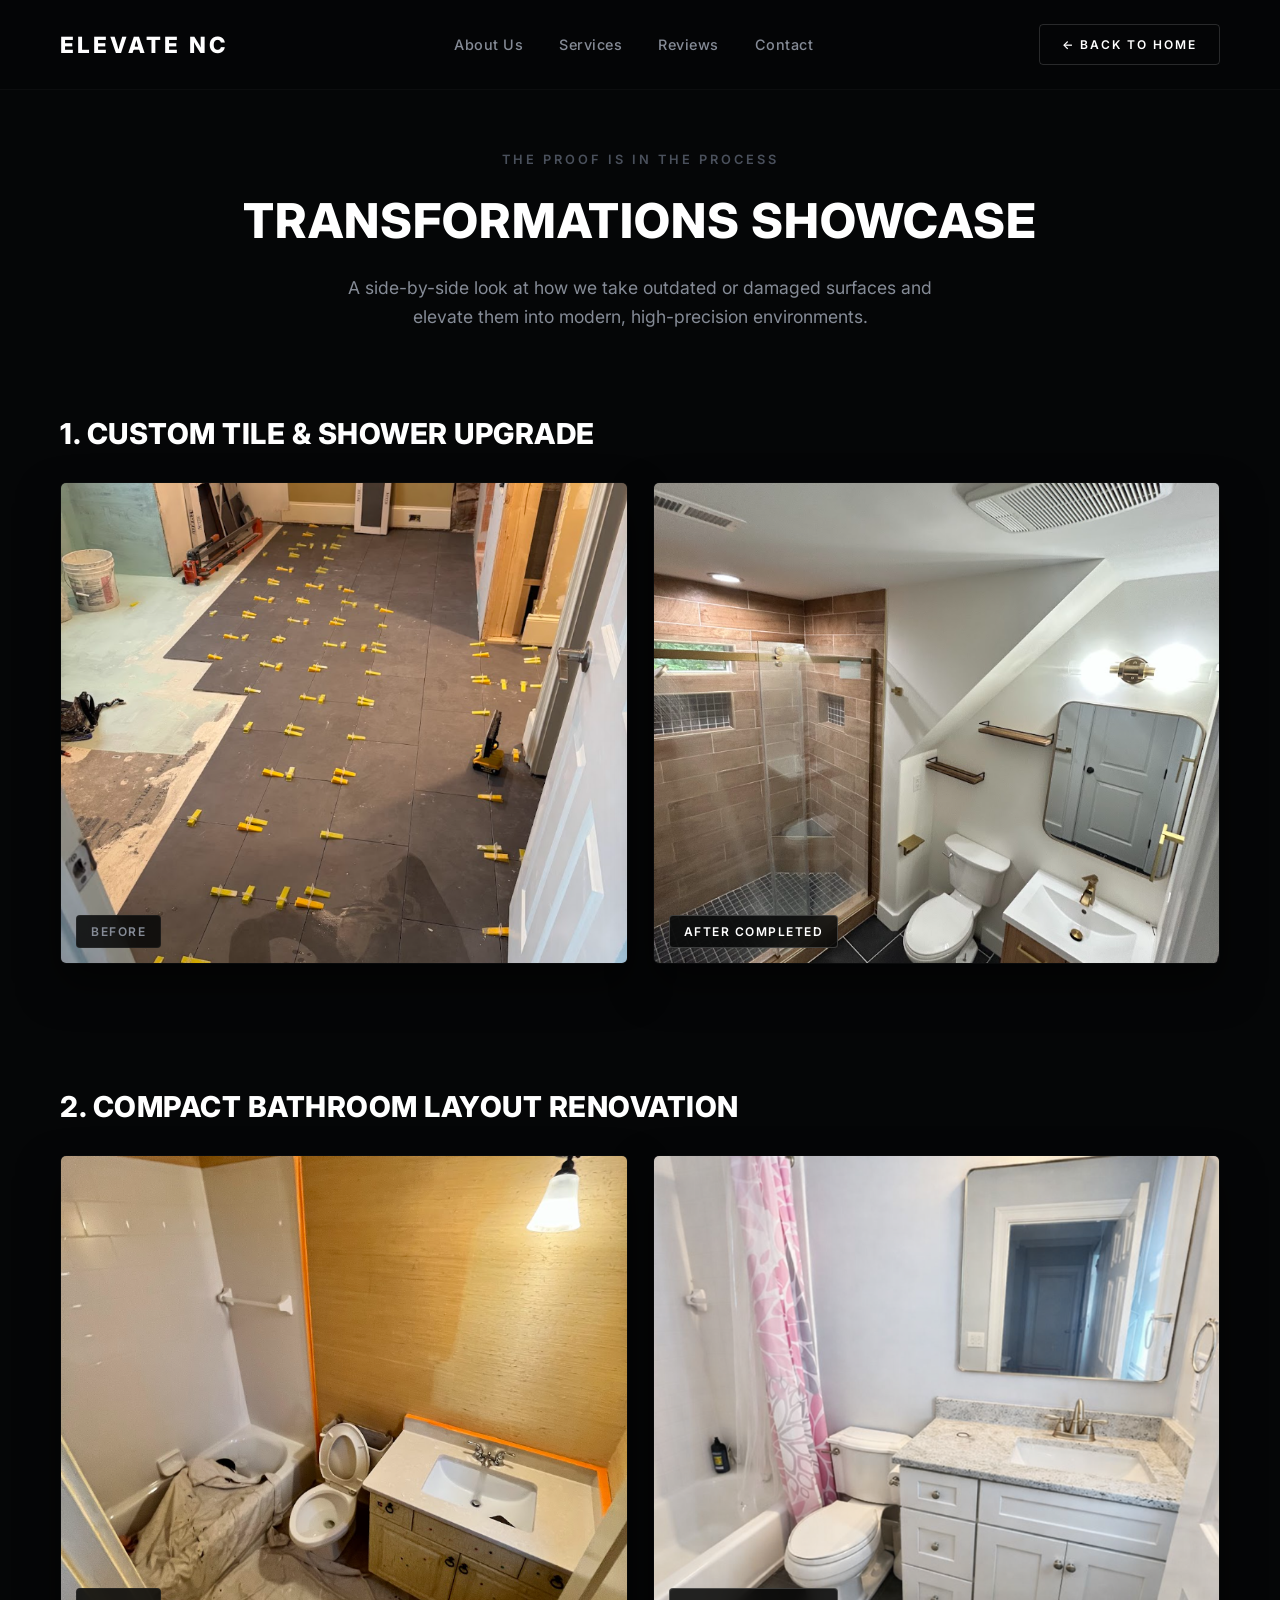
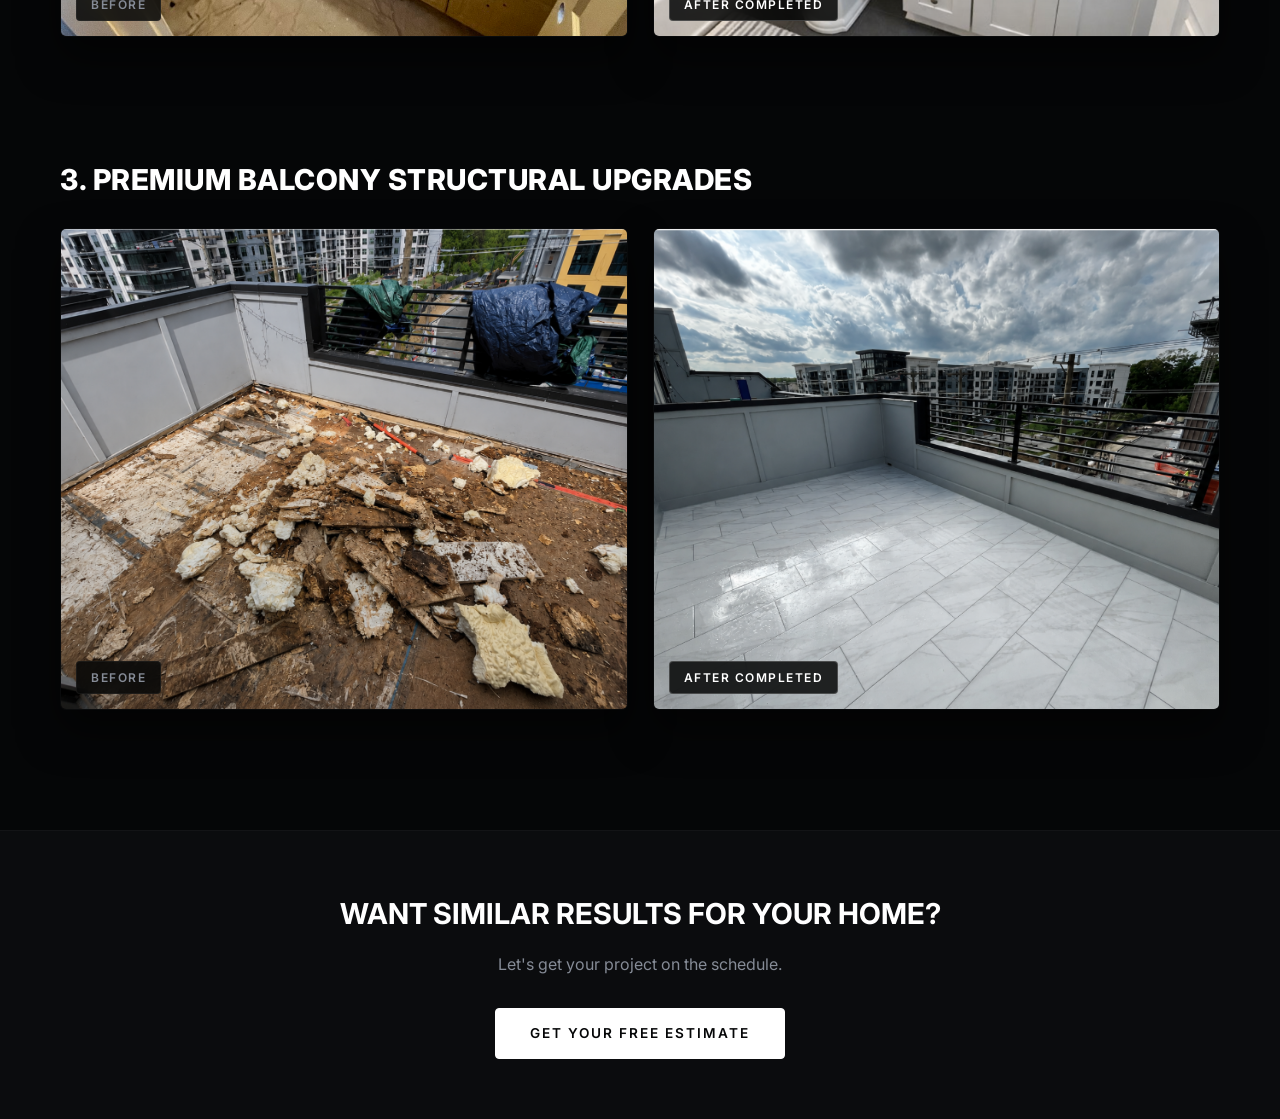
==== gallery.html @ b2f33786 "feat: add lookbook theme, update project images, and build before-after gallery" ====
<!DOCTYPE html>
<html lang="en">
<head>
    <meta charset="UTF-8">
    <meta name="viewport" content="width=device-width, initial-scale=1.0">
    <title>Before & After Showcase | Elevate NC Construction</title>
    <link rel="preconnect" href="https://fonts.googleapis.com">
    <link rel="preconnect" href="https://fonts.gstatic.com" crossorigin>
    <link href="https://fonts.googleapis.com/css2?family=Inter:wght=300;400;600;800&display=swap" rel="stylesheet">
    <link rel="stylesheet" href="style.css">
</head>
<body>

    <!-- SUB-PAGE HEADER Navigation -->
    <header class="main-header">
        <div class="header-container">
            <div class="logo">
                <a href="index.html" class="logo-placeholder">ELEVATE NC</a>
            </div>
            <nav class="nav-links">
                <a href="index.html#about">About Us</a>
                <a href="index.html#services">Services</a>
                <a href="index.html#testimonials">Reviews</a>
                <a href="index.html#contact">Contact</a>
            </nav>
            <div class="header-actions">
                <a href="index.html" class="btn btn-secondary btn-header">← Back To Home</a>
            </div>
        </div>
    </header>

    <main style="padding: 60px 20px; max-width: 1200px; margin: 0 auto;">
        
        <div style="text-align: center; margin-bottom: 80px;">
            <span class="section-subtitle">The Proof is in the Process</span>
            <h1 style="font-size: 3rem; font-weight: 800; text-transform: uppercase; letter-spacing: 1px; margin-bottom: 15px;">Transformations Showcase</h1>
            <p style="color: #858b96; font-size: 1.1rem; max-width: 600px; margin: 0 auto;">A side-by-side look at how we take outdated or damaged surfaces and elevate them into modern, high-precision environments.</p>
        </div>

        <!-- PROJECT 1: SHOWER TILING -->
        <section id="tile" class="split-showcase-block" style="margin-bottom: 120px;">
            <h2 style="font-size: 1.8rem; font-weight: 800; text-transform: uppercase; margin-bottom: 25px; letter-spacing: 0.5px;">1. Custom Tile & Shower Upgrade</h2>
            <div class="split-grid-wrapper">
                <div class="split-pane">
                    <img src="pictures/bathroomtilingbefore.png" alt="Shower tile before renovation">
                    <div class="pane-label">Before</div>
                </div>
                <div class="split-pane">
                    <img src="pictures/bathroomtileafter.png" alt="Shower tile after premium remodel">
                    <div class="pane-label label-after">After Completed</div>
                </div>
            </div>
        </section>

        <!-- PROJECT 2: COMPACT BATHROOM -->
        <section id="small-bath" class="split-showcase-block" style="margin-bottom: 120px;">
            <h2 style="font-size: 1.8rem; font-weight: 800; text-transform: uppercase; margin-bottom: 25px; letter-spacing: 0.5px;">2. Compact Bathroom Layout Renovation</h2>
            <div class="split-grid-wrapper">
                <div class="split-pane">
                    <img src="pictures/smallbathroombefore.png" alt="Small bathroom before renovation">
                    <div class="pane-label">Before</div>
                </div>
                <div class="split-pane">
                    <img src="pictures/smallbathroomafter.png" alt="Small bathroom after completed remodel">
                    <div class="pane-label label-after">After Completed</div>
                </div>
            </div>
        </section>

        <!-- PROJECT 3: LUXURY BALCONY -->
        <section id="balcony" class="split-showcase-block" style="margin-bottom: 60px;">
            <h2 style="font-size: 1.8rem; font-weight: 800; text-transform: uppercase; margin-bottom: 25px; letter-spacing: 0.5px;">3. Premium Balcony Structural Upgrades</h2>
            <div class="split-grid-wrapper">
                <div class="split-pane">
                    <img src="pictures/balconybefore.png" alt="Balcony deck before remodeling">
                    <div class="pane-label">Before</div>
                </div>
                <div class="split-pane">
                    <img src="pictures/balconyafter1.png" alt="Balcony deck after luxury floor tiling">
                    <div class="pane-label label-after">After Completed</div>
                </div>
            </div>
        </section>

    </main>

    <!-- SIMPLE FLOATING FOOTER CALL TO ACTION -->
    <section style="background-color: #0b0c0e; border-top: 1px solid rgba(255, 255, 255, 0.03); padding: 60px 20px; text-align: center;">
        <h2 style="font-size: 1.8rem; text-transform: uppercase; margin-bottom: 15px;">Want Similar Results For Your Home?</h2>
        <p style="color: #858b96; margin-bottom: 30px;">Let's get your project on the schedule.</p>
        <a href="index.html#contact" class="btn btn-primary">Get Your Free Estimate</a>
    </section>

</body>
</html>
---- style.css ----
/* --- GLOBAL STYLES & MATTE OBSIDIAN CANVAS --- */
* {
    margin: 0;
    padding: 0;
    box-sizing: border-box;
}

body {
    font-family: 'Inter', sans-serif;
    /* Pure premium dark canvas—completely static, no animations, no lines */
    background-color: #050607; 
    color: #ffffff;
    line-height: 1.6;
    overflow-x: hidden;
}

a {
    text-transform: none;
    text-decoration: none;
    color: inherit;
}

/* --- LOGO REVEAL (Clean Vertical Fade Only) --- */
.logo-placeholder {
    font-weight: 800;
    font-size: 1.4rem;
    letter-spacing: 3px;
    color: #ffffff;
    opacity: 0;
    transform: translateY(-4px);
    animation: logoReveal 1s cubic-bezier(0.16, 1, 0.3, 1) forwards;
}

@keyframes logoReveal {
    to {
        opacity: 1;
        transform: translateY(0);
    }
}

/* --- CLEAN SCROLL REVEAL ENGINE --- */
.scroll-reveal {
    opacity: 0;
    transform: translateY(30px);
    transition: opacity 1.2s cubic-bezier(0.16, 1, 0.3, 1), 
                transform 1.2s cubic-bezier(0.16, 1, 0.3, 1);
    will-change: opacity, transform;
}

.scroll-reveal.active {
    opacity: 1;
    transform: translateY(0);
}

.delay-1 { transition-delay: 0.1s; }
.delay-2 { transition-delay: 0.2s; }
.delay-3 { transition-delay: 0.3s; }

/* --- LUXURY MINIMALIST BUTTONS --- */
.btn {
    display: inline-block;
    padding: 14px 34px;
    font-weight: 600;
    border-radius: 4px; 
    transition: all 0.3s cubic-bezier(0.16, 1, 0.3, 1);
    cursor: pointer;
    font-size: 0.85rem;
    text-transform: uppercase;
    letter-spacing: 2px;
}

.btn-primary {
    background-color: #ffffff;
    color: #050607;
    border: 1px solid #ffffff;
}

.btn-primary:hover {
    background-color: transparent;
    color: #ffffff;
    transform: translateY(-2px);
    box-shadow: 0 10px 25px rgba(255, 255, 255, 0.08);
}

.btn-secondary {
    background-color: transparent;
    color: #ffffff;
    border: 1px solid rgba(255, 255, 255, 0.15);
}

.btn-secondary:hover {
    border-color: #ffffff;
    background-color: rgba(255, 255, 255, 0.02);
    transform: translateY(-2px);
}

/* --- STICKY HEADER --- */
.main-header {
    position: sticky;
    top: 0;
    background-color: rgba(5, 6, 7, 0.9);
    backdrop-filter: blur(16px);
    border-bottom: 1px solid rgba(255, 255, 255, 0.03);
    z-index: 1000;
}

.header-container {
    max-width: 1200px;
    margin: 0 auto;
    display: flex;
    justify-content: space-between;
    align-items: center;
    padding: 24px 20px;
}

.nav-links a {
    margin: 0 16px;
    font-weight: 500;
    color: #858b96;
    font-size: 0.9rem;
    letter-spacing: 0.5px;
    transition: color 0.2s ease;
}

.nav-links a:hover {
    color: #ffffff;
}

.header-actions {
    display: flex;
    align-items: center;
    gap: 24px;
}

.phone-link {
    font-weight: 600;
    color: #ffffff;
    font-size: 0.95rem;
}

.btn-header {
    padding: 10px 22px;
    font-size: 0.75rem;
}

/* --- HERO SECTION --- */
.hero-section {
    position: relative;
    height: 75vh;
    display: flex;
    align-items: center;
    justify-content: center;
    text-align: center;
    padding: 20px;
}

.hero-content {
    max-width: 800px;
}

.hero-content h1 {
    font-size: 3.6rem;
    font-weight: 800;
    color: #ffffff;
    line-height: 1.15;
    margin-bottom: 24px;
    text-transform: uppercase;
    letter-spacing: 1px;
}

.hero-content p {
    font-size: 1.3rem;
    color: #8e95a1;
    margin-bottom: 40px;
    font-weight: 300;
}

.hero-cta {
    display: flex;
    justify-content: center;
    gap: 15px;
}

/* --- ABOUT US SECTION --- */
.about-section {
    padding: 120px 20px;
}

.about-container {
    max-width: 1200px;
    margin: 0 auto;
    display: grid;
    grid-template-columns: 1.4fr 1fr;
    gap: 80px;
    align-items: center;
}

.section-subtitle {
    display: block;
    font-weight: 600;
    text-transform: uppercase;
    font-size: 0.8rem;
    letter-spacing: 3px;
    color: #4a505c;
    margin-bottom: 12px;
}

.about-text h2 {
    font-size: 2.6rem;
    font-weight: 800;
    margin-bottom: 24px;
    color: #ffffff;
    text-transform: uppercase;
}

.about-text p {
    color: #8e95a1;
    margin-bottom: 24px;
    font-size: 1.05rem;
    font-weight: 300;
}

/* Luxury Obsidian Stat Panels */
.stat-card {
    background-color: #0b0c0e;
    border: 1px solid rgba(255, 255, 255, 0.04);
    padding: 40px;
    border-radius: 6px;
    text-align: center;
    box-shadow: 0 15px 35px rgba(0, 0, 0, 0.4);
}

.stat-card h3 {
    font-size: 2.8rem;
    font-weight: 800;
    color: #ffffff;
    margin-bottom: 4px;
}

.stat-card p {
    color: #555c6b;
    text-transform: uppercase;
    font-size: 0.8rem;
    letter-spacing: 2px;
}

/* --- SERVICES SHOWROOM --- */
.services-showroom {
    padding: 20px 0;
}

.showroom-row {
    max-width: 1200px;
    margin: 0 auto;
    padding: 80px 20px;
    display: grid;
    grid-template-columns: 1fr 1fr;
    gap: 80px;
    align-items: center;
}

.row-reverse {
    direction: rtl;
}

.row-reverse .showroom-text {
    direction: ltr;
}

/* Premium frame panels for your images */
.showroom-image img {
    width: 100%;
    height: 460px;
    object-fit: cover;
    border-radius: 6px;
    border: 1px solid rgba(255, 255, 255, 0.02);
    box-shadow: 0 25px 50px rgba(0, 0, 0, 0.5);
    transition: all 0.5s cubic-bezier(0.16, 1, 0.3, 1);
}

.showroom-row:hover .showroom-image img {
    transform: translateY(-4px);
    box-shadow: 0 35px 70px rgba(0, 0, 0, 0.7);
    border-color: rgba(255, 255, 255, 0.08);
}

.showroom-text h2 {
    font-size: 2.2rem;
    font-weight: 800;
    margin-bottom: 24px;
    color: #ffffff;
    text-transform: uppercase;
}

.showroom-text p {
    color: #8e95a1;
    font-size: 1.05rem;
    margin-bottom: 30px;
    font-weight: 300;
}

.btn-link {
    font-weight: 600;
    color: #ffffff;
    border-bottom: 1px solid rgba(255, 255, 255, 0.2);
    padding-bottom: 6px;
    transition: border-color 0.2s ease;
    text-transform: uppercase;
    font-size: 0.85rem;
    letter-spacing: 2px;
}

.btn-link:hover {
    border-bottom-color: #ffffff;
}

/* --- PORTFOLIO & GALLERY GRID --- */
.featured-projects {
    padding: 120px 20px;
}

.section-title {
    text-align: center;
    max-width: 600px;
    margin: 0 auto 60px auto;
}

.section-title h2 {
    font-size: 2.4rem;
    font-weight: 800;
    margin-bottom: 15px;
    text-transform: uppercase;
}

.section-title p {
    color: #555c6b;
    font-size: 1.05rem;
    font-weight: 300;
}

.project-grid {
    max-width: 1200px;
    margin: 0 auto;
    display: grid;
    grid-template-columns: repeat(auto-fit, minmax(340px, 1fr));
    gap: 40px;
}

.project-card {
    display: block;
    text-decoration: none;
    color: inherit;
}

.project-img-wrapper {
    overflow: hidden;
    border-radius: 6px;
    margin-bottom: 20px;
    border: 1px solid rgba(255, 255, 255, 0.02);
    box-shadow: 0 20px 40px rgba(0, 0, 0, 0.5);
    transition: all 0.4s ease;
}

.project-img-wrapper img {
    width: 100%;
    height: 320px;
    object-fit: cover;
    display: block;
    transition: transform 0.6s cubic-bezier(0.16, 1, 0.3, 1);
}

.project-card:hover .project-img-wrapper {
    transform: translateY(-4px);
    box-shadow: 0 30px 60px rgba(0, 0, 0, 0.7);
    border-color: rgba(255, 255, 255, 0.08);
}

.project-card:hover .project-img-wrapper img {
    transform: scale(1.02);
}

.project-card h3 {
    font-size: 1.25rem;
    font-weight: 600;
    color: #ffffff;
    margin-bottom: 6px;
}

.project-card p {
    color: #555c6b;
    font-size: 0.85rem;
    text-transform: uppercase;
    letter-spacing: 1.5px;
}

/* --- SIDE-BY-SIDE BEFORE & AFTER SHOWCASE LOGIC --- */
.split-grid-wrapper {
    display: grid;
    grid-template-columns: 1fr 1fr;
    gap: 25px;
}

.split-pane {
    position: relative;
    border-radius: 6px;
    overflow: hidden;
    border: 1px solid rgba(255, 255, 255, 0.02);
    box-shadow: 0 20px 40px rgba(0, 0, 0, 0.5);
}

.split-pane img {
    width: 100%;
    height: 480px;
    object-fit: cover;
    display: block;
}

.pane-label {
    position: absolute;
    bottom: 15px;
    left: 15px;
    background-color: rgba(5, 6, 7, 0.85);
    backdrop-filter: blur(8px);
    color: #858b96;
    padding: 6px 14px;
    font-size: 0.75rem;
    font-weight: 600;
    text-transform: uppercase;
    letter-spacing: 1.5px;
    border: 1px solid rgba(255, 255, 255, 0.05);
    border-radius: 4px;
}

.pane-label.label-after {
    color: #ffffff;
    border-color: rgba(255, 255, 255, 0.2);
}

/* --- PREMIUM SOLID TESTIMONIAL CARDS --- */
.testimonials-section {
    padding: 120px 20px;
}

.testimonials-container {
    max-width: 1200px;
    margin: 0 auto;
    display: grid;
    grid-template-columns: repeat(auto-fit, minmax(340px, 1fr)); 
    gap: 30px;
}

.testimonial-card {
    background-color: #0b0c0e; /* Deep obsidian solid panel base */
    border: 1px solid rgba(255, 255, 255, 0.04);
    box-shadow: 0 15px 40px rgba(0, 0, 0, 0.4);
    padding: 40px;
    border-radius: 6px;
    display: flex;
    flex-direction: column;
    justify-content: space-between;
    transition: all 0.4s cubic-bezier(0.16, 1, 0.3, 1);
}

.testimonial-card:hover {
    background-color: #111216;
    border-color: rgba(255, 255, 255, 0.1);
    transform: translateY(-4px);
    box-shadow: 0 25px 50px rgba(0, 0, 0, 0.6);
}

.star-rating {
    color: #ffffff;
    margin-bottom: 20px;
    font-size: 1.1rem;
    letter-spacing: 2px;
}

.quote {
    font-size: 1rem;
    font-style: italic;
    color: #c4cbd6;
    margin-bottom: 30px;
    line-height: 1.65;
    font-weight: 300;
}

.client-name {
    font-weight: 600;
    color: #ffffff;
    font-size: 0.95rem;
    display: flex;
    justify-content: space-between;
    align-items: center;
}

.review-date {
    font-weight: 400;
    color: #3b404a;
    font-size: 0.8rem;
}

/* --- FOOTER & FORMS --- */
.main-footer {
    padding: 100px 20px 40px 20px;
    border-top: 1px solid rgba(255, 255, 255, 0.03);
}

.footer-container {
    max-width: 1200px;
    margin: 0 auto;
    display: grid;
    grid-template-columns: 1.2fr 1fr;
    gap: 100px;
    margin-bottom: 80px;
}

.footer-form h3 {
    font-size: 1.8rem;
    font-weight: 800;
    margin-bottom: 12px;
    text-transform: uppercase;
}

.footer-form p {
    color: #555c6b;
    margin-bottom: 30px;
}

.footer-form input, 
.footer-form textarea {
    width: 100%;
    padding: 16px;
    margin-bottom: 18px;
    border: 1px solid rgba(255, 255, 255, 0.04);
    background-color: #0b0c0e;
    color: #ffffff;
    font-family: inherit;
    border-radius: 4px;
    font-size: 0.95rem;
    transition: all 0.3s ease;
}

.footer-form input:focus, 
.footer-form textarea:focus {
    outline: none;
    border-color: rgba(255, 255, 255, 0.15);
    background-color: #111216;
}

.footer-info h3 {
    font-size: 1.5rem;
    font-weight: 700;
    margin-bottom: 24px;
    text-transform: uppercase;
    letter-spacing: 1px;
}

.footer-info address {
    font-style: normal;
    color: #858b96;
    margin-bottom: 40px;
}

.footer-info address p {
    margin-bottom: 10px;
}

.brand-name {
    font-weight: 600;
    color: #ffffff;
    text-transform: uppercase;
}

.hours h4 {
    font-size: 1.05rem;
    font-weight: 600;
    margin-bottom: 14px;
    text-transform: uppercase;
    letter-spacing: 1px;
}

.hours p {
    color: #858b96;
    margin-bottom: 8px;
    font-size: 0.95rem;
}

.footer-bottom {
    max-width: 1200px;
    margin: 0 auto;
    padding-top: 40px;
    border-top: 1px solid rgba(255, 255, 255, 0.03);
    text-align: center;
    color: #2a2d36;
    font-size: 0.85rem;
}

/* --- MOBILE RESPONSIVE ENGINE --- */
@media (max-width: 768px) {
    .header-container { flex-direction: column; gap: 20px; text-align: center; }
    .about-container, .showroom-row, .testimonials-container, .footer-container { grid-template-columns: 1fr; gap: 50px; }
    .split-grid-wrapper { grid-template-columns: 1fr; gap: 15px; }
    .split-pane img { height: 300px; }
    .row-reverse { direction: ltr; }
    .hero-content h1 { font-size: 2.3rem; }
    .showroom-image img { height: 320px; }
}
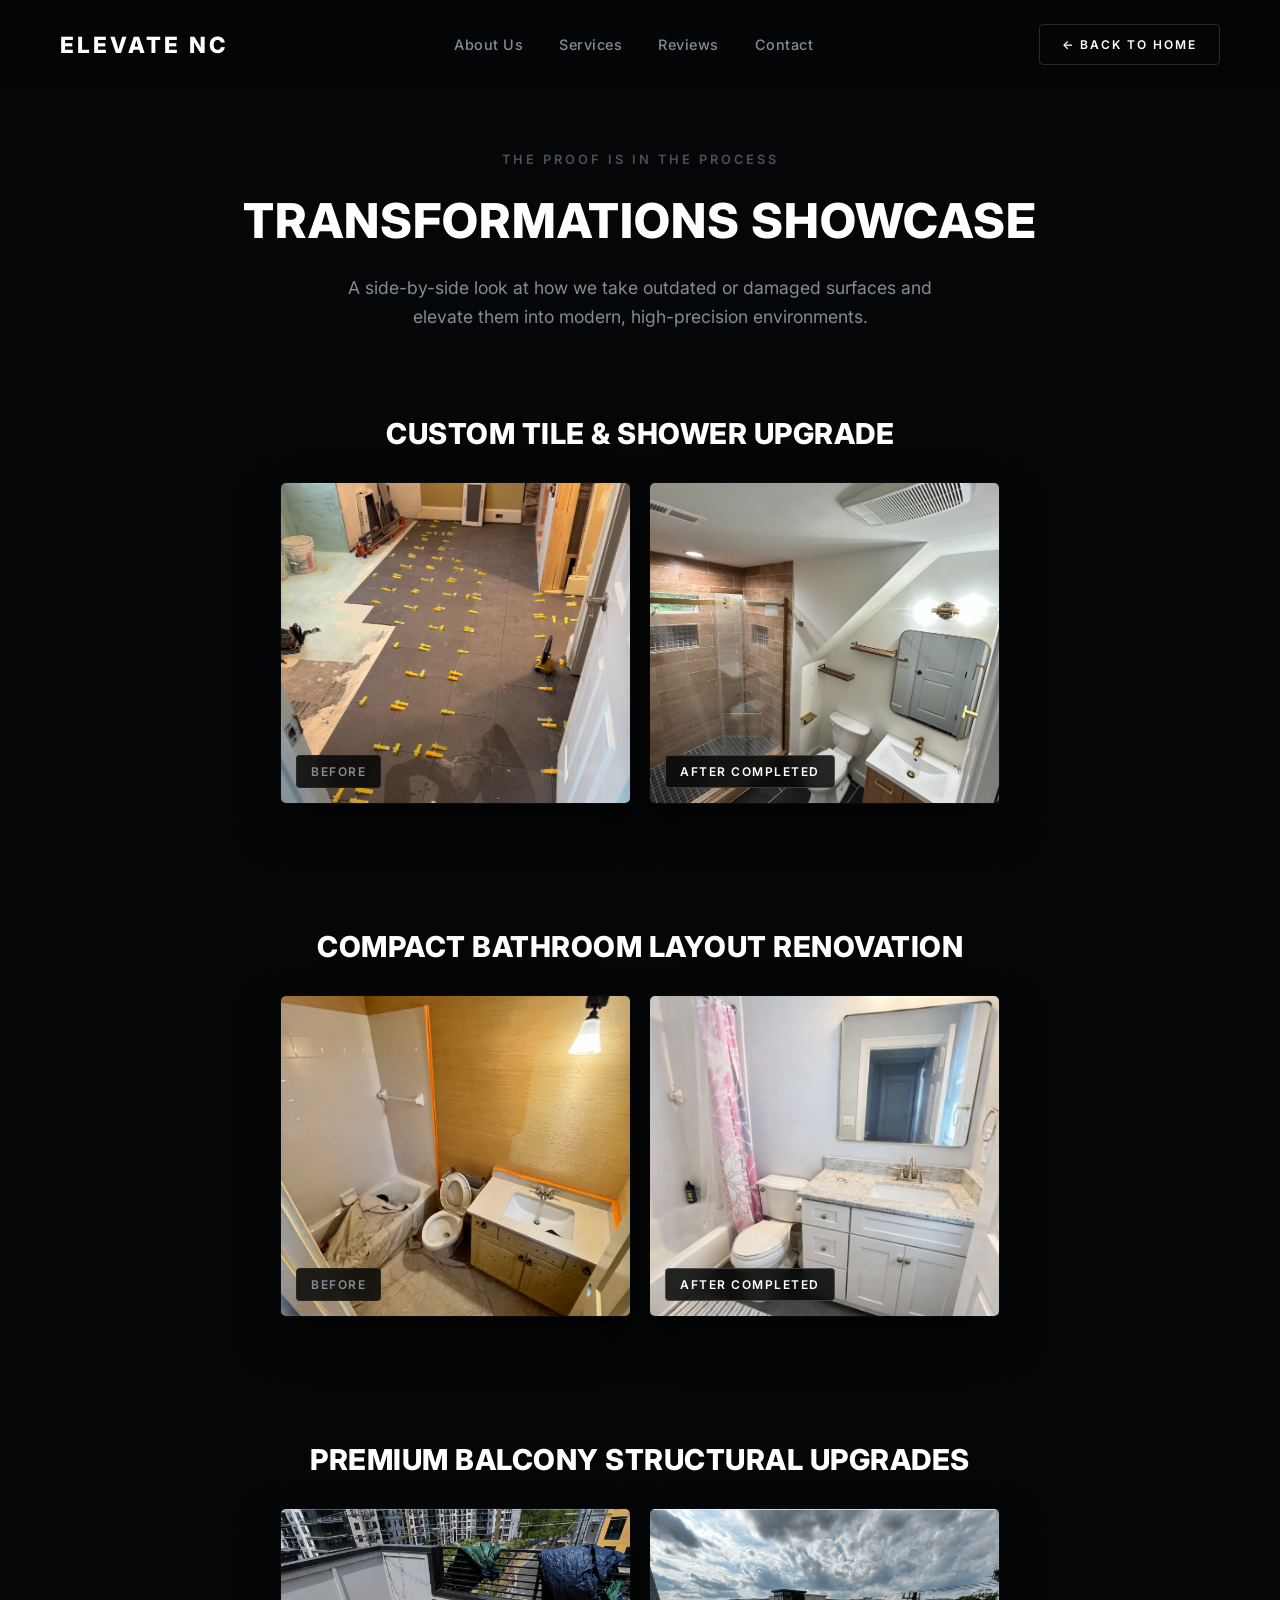
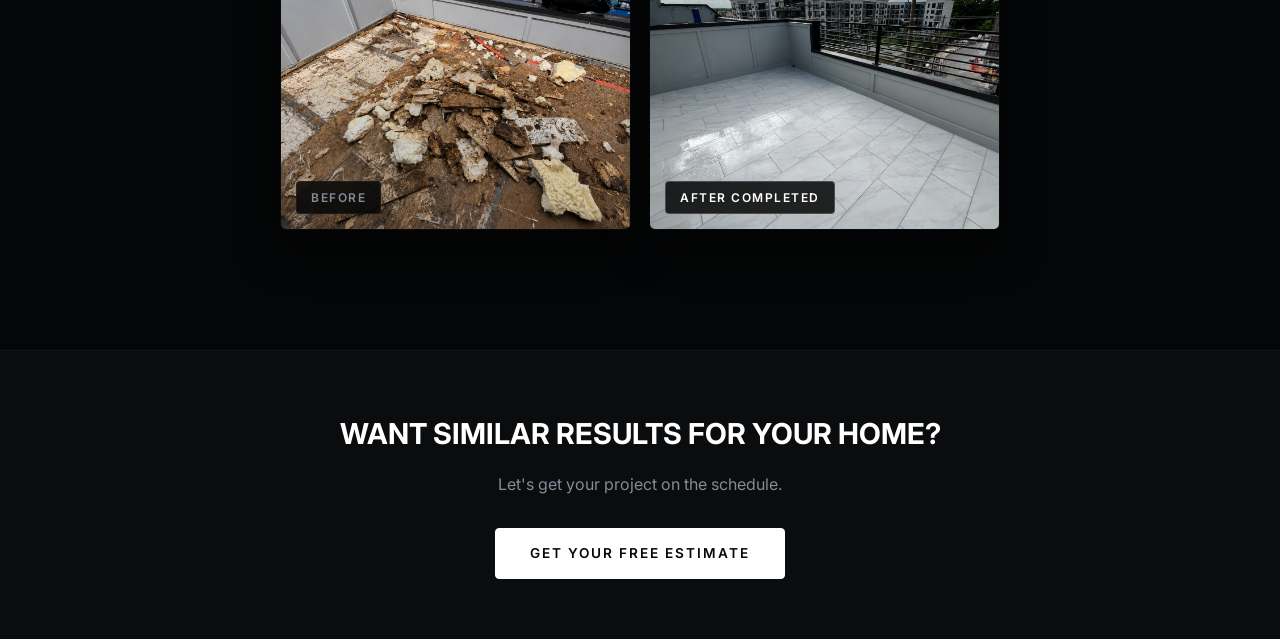
==== commit e53839cc: "Fix gallery layout, restore simpler before/after view, and update home gallery navigation" ====
--- a/gallery.html
+++ b/gallery.html
@@ -38,8 +38,8 @@
         </div>
 
         <!-- PROJECT 1: SHOWER TILING -->
-        <section id="tile" class="split-showcase-block" style="margin-bottom: 120px;">
-            <h2 style="font-size: 1.8rem; font-weight: 800; text-transform: uppercase; margin-bottom: 25px; letter-spacing: 0.5px;">1. Custom Tile & Shower Upgrade</h2>
+        <section id="project-tile-shower" class="split-showcase-block" style="margin-bottom: 120px;">
+            <h2 style="font-size: 1.8rem; font-weight: 800; text-transform: uppercase; margin-bottom: 25px; letter-spacing: 0.5px;">Custom Tile & Shower Upgrade</h2>
             <div class="split-grid-wrapper">
                 <div class="split-pane">
                     <img src="pictures/bathroomtilingbefore.png" alt="Shower tile before renovation">
@@ -53,8 +53,8 @@
         </section>
 
         <!-- PROJECT 2: COMPACT BATHROOM -->
-        <section id="small-bath" class="split-showcase-block" style="margin-bottom: 120px;">
-            <h2 style="font-size: 1.8rem; font-weight: 800; text-transform: uppercase; margin-bottom: 25px; letter-spacing: 0.5px;">2. Compact Bathroom Layout Renovation</h2>
+        <section id="project-compact-bath" class="split-showcase-block" style="margin-bottom: 120px;">
+            <h2 style="font-size: 1.8rem; font-weight: 800; text-transform: uppercase; margin-bottom: 25px; letter-spacing: 0.5px;">Compact Bathroom Layout Renovation</h2>
             <div class="split-grid-wrapper">
                 <div class="split-pane">
                     <img src="pictures/smallbathroombefore.png" alt="Small bathroom before renovation">
@@ -68,8 +68,8 @@
         </section>
 
         <!-- PROJECT 3: LUXURY BALCONY -->
-        <section id="balcony" class="split-showcase-block" style="margin-bottom: 60px;">
-            <h2 style="font-size: 1.8rem; font-weight: 800; text-transform: uppercase; margin-bottom: 25px; letter-spacing: 0.5px;">3. Premium Balcony Structural Upgrades</h2>
+        <section id="project-balcony-upgrade" class="split-showcase-block" style="margin-bottom: 60px;">
+            <h2 style="font-size: 1.8rem; font-weight: 800; text-transform: uppercase; margin-bottom: 25px; letter-spacing: 0.5px;">Premium Balcony Structural Upgrades</h2>
             <div class="split-grid-wrapper">
                 <div class="split-pane">
                     <img src="pictures/balconybefore.png" alt="Balcony deck before remodeling">
@@ -91,5 +91,36 @@
         <a href="index.html#contact" class="btn btn-primary">Get Your Free Estimate</a>
     </section>
 
+    <script>
+        document.addEventListener('DOMContentLoaded', () => {
+            const hash = window.location.hash;
+            if (hash) {
+                const target = document.querySelector(hash);
+                if (target) {
+                    const offset = 110;
+                    const bounds = target.getBoundingClientRect();
+                    window.scrollTo({ top: window.scrollY + bounds.top - offset, behavior: 'smooth' });
+                }
+            }
+
+            document.querySelectorAll('.before-after-slider').forEach(slider => {
+                const range = slider.querySelector('input[type="range"]');
+                const after = slider.querySelector('.after-image');
+                const handle = slider.querySelector('.slider-handle');
+                const value = slider.querySelector('.slider-value');
+
+                const update = () => {
+                    const percent = range.value;
+                    after.style.width = percent + '%';
+                    handle.style.left = percent + '%';
+                    value.textContent = percent + '%';
+                };
+
+                range.addEventListener('input', update);
+                update();
+            });
+        });
+    </script>
+
 </body>
 </html>
--- a/style.css
+++ b/style.css
@@ -3,6 +3,10 @@
     margin: 0;
     padding: 0;
     box-sizing: border-box;
+}
+
+html {
+    scroll-behavior: smooth;
 }
 
 body {
@@ -338,66 +342,223 @@
     font-weight: 300;
 }
 
+.gallery-tabs {
+    display: flex;
+    justify-content: center;
+    gap: 18px;
+    flex-wrap: wrap;
+    margin-top: 35px;
+}
+
+.gallery-tabs a {
+    display: inline-flex;
+    align-items: center;
+    justify-content: center;
+    padding: 14px 22px;
+    border-radius: 999px;
+    background: rgba(255, 255, 255, 0.04);
+    color: #ffffff;
+    font-size: 0.85rem;
+    text-transform: uppercase;
+    letter-spacing: 1.5px;
+    border: 1px solid transparent;
+    transition: background-color 0.2s ease, border-color 0.2s ease;
+}
+
+.gallery-tabs a:hover,
+.gallery-tabs a:focus {
+    background: rgba(255, 255, 255, 0.12);
+    border-color: rgba(255, 255, 255, 0.14);
+}
+
+.before-after-slider {
+    position: relative;
+    width: 100%;
+    max-width: 640px;
+    min-height: 240px;
+    max-height: 320px;
+    margin: 0 auto;
+    border-radius: 12px;
+    overflow: hidden;
+    background: #0b0c0e;
+    border: 1px solid rgba(255, 255, 255, 0.08);
+    box-shadow: 0 16px 35px rgba(0, 0, 0, 0.35);
+}
+
+.before-after-slider img {
+    position: absolute;
+    top: 0;
+    left: 0;
+    width: 100%;
+    height: 100%;
+    object-fit: cover;
+}
+
+.before-after-slider .after-image {
+    position: absolute;
+    top: 0;
+    left: 0;
+    width: 50%;
+    height: 100%;
+    overflow: hidden;
+}
+
+.before-after-slider .after-image img {
+    width: 100%;
+    height: 100%;
+    object-fit: cover;
+}
+
+.before-after-slider .slider-handle {
+    position: absolute;
+    top: 0;
+    left: 50%;
+    width: 2px;
+    height: 100%;
+    background: rgba(255, 255, 255, 0.4);
+    transform: translateX(-50%);
+    pointer-events: none;
+}
+
+.before-after-slider .pane-label {
+    position: absolute;
+    bottom: 16px;
+    left: 16px;
+    background-color: rgba(5, 6, 7, 0.85);
+    backdrop-filter: blur(8px);
+    color: #858b96;
+    padding: 8px 14px;
+    font-size: 0.75rem;
+    font-weight: 600;
+    text-transform: uppercase;
+    letter-spacing: 1.5px;
+    border: 1px solid rgba(255, 255, 255, 0.05);
+    border-radius: 4px;
+}
+
+.before-after-slider .pane-label.label-after {
+    right: 16px;
+    left: auto;
+    color: #ffffff;
+}
+
+.before-after-slider .slider-control {
+    position: relative;
+    margin: 12px auto 0;
+    width: calc(100% - 30px);
+    display: flex;
+    align-items: center;
+    gap: 12px;
+    padding: 10px 14px;
+    background: rgba(5, 6, 7, 0.72);
+    border-radius: 999px;
+    backdrop-filter: blur(12px);
+}
+
+.before-after-slider input[type='range'] {
+    width: 100%;
+    accent-color: #ffffff;
+}
+
+.before-after-slider .slider-value {
+    min-width: 46px;
+    text-align: right;
+    color: #ffffff;
+    font-size: 0.8rem;
+    letter-spacing: 1px;
+    font-weight: 600;
+}
+
 .project-grid {
     max-width: 1200px;
     margin: 0 auto;
     display: grid;
-    grid-template-columns: repeat(auto-fit, minmax(340px, 1fr));
-    gap: 40px;
+    grid-template-columns: repeat(auto-fit, minmax(280px, 1fr));
+    gap: 32px;
+    align-items: start;
 }
 
 .project-card {
-    display: block;
+    display: flex;
+    flex-direction: column;
+    gap: 18px;
+    background-color: #0b0c0e;
+    border-radius: 10px;
+    padding: 22px;
     text-decoration: none;
     color: inherit;
-}
-
+    border: 1px solid rgba(255, 255, 255, 0.05);
+    transition: transform 0.25s ease, border-color 0.25s ease, box-shadow 0.25s ease;
+}
+
+.project-card:hover {
+    transform: translateY(-4px);
+    border-color: rgba(255, 255, 255, 0.12);
+    box-shadow: 0 30px 60px rgba(0, 0, 0, 0.6);
+}
+
+.gallery-action {
+    margin-top: 40px;
+    text-align: center;
+}
+
+.btn-gallery {
+    min-width: 220px;
+}
 .project-img-wrapper {
     overflow: hidden;
-    border-radius: 6px;
-    margin-bottom: 20px;
+    border-radius: 10px;
     border: 1px solid rgba(255, 255, 255, 0.02);
     box-shadow: 0 20px 40px rgba(0, 0, 0, 0.5);
     transition: all 0.4s ease;
+    aspect-ratio: 4 / 3;
+    max-height: 220px;
 }
 
 .project-img-wrapper img {
     width: 100%;
-    height: 320px;
+    height: 100%;
     object-fit: cover;
     display: block;
     transition: transform 0.6s cubic-bezier(0.16, 1, 0.3, 1);
 }
 
-.project-card:hover .project-img-wrapper {
-    transform: translateY(-4px);
-    box-shadow: 0 30px 60px rgba(0, 0, 0, 0.7);
-    border-color: rgba(255, 255, 255, 0.08);
-}
-
 .project-card:hover .project-img-wrapper img {
     transform: scale(1.02);
 }
 
 .project-card h3 {
     font-size: 1.25rem;
-    font-weight: 600;
-    color: #ffffff;
-    margin-bottom: 6px;
+    font-weight: 700;
+    color: #ffffff;
+    margin-bottom: 4px;
 }
 
 .project-card p {
-    color: #555c6b;
-    font-size: 0.85rem;
+    color: #8e95a1;
+    font-size: 0.95rem;
     text-transform: uppercase;
     letter-spacing: 1.5px;
+    margin-top: auto;
 }
 
 /* --- SIDE-BY-SIDE BEFORE & AFTER SHOWCASE LOGIC --- */
+.split-showcase-block {
+    scroll-margin-top: 110px;
+    display: flex;
+    flex-direction: column;
+    align-items: center;
+    padding: 0 20px;
+    max-width: 760px;
+    margin: 0 auto;
+}
+
 .split-grid-wrapper {
     display: grid;
     grid-template-columns: 1fr 1fr;
-    gap: 25px;
+    gap: 18px;
+    width: 100%;
+    max-width: 760px;
 }
 
 .split-pane {
@@ -410,7 +571,7 @@
 
 .split-pane img {
     width: 100%;
-    height: 480px;
+    height: 320px;
     object-fit: cover;
     display: block;
 }
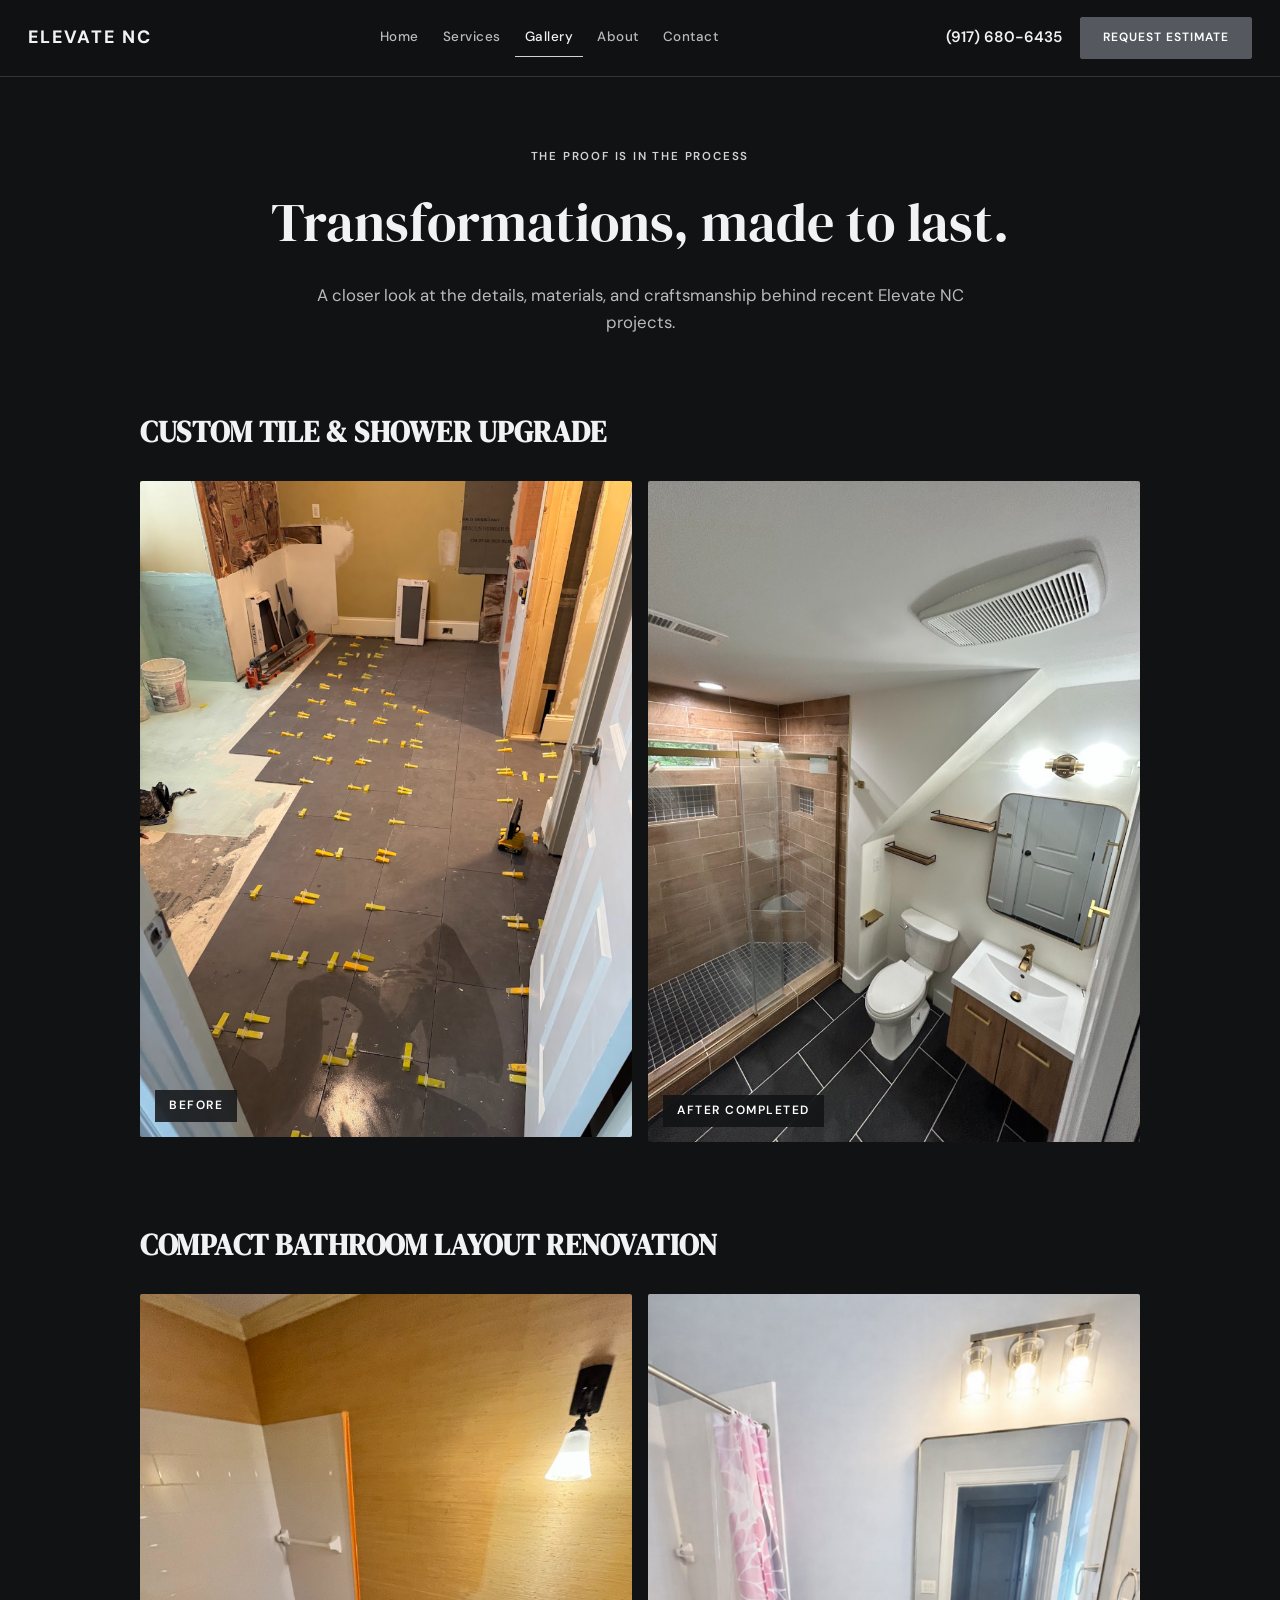
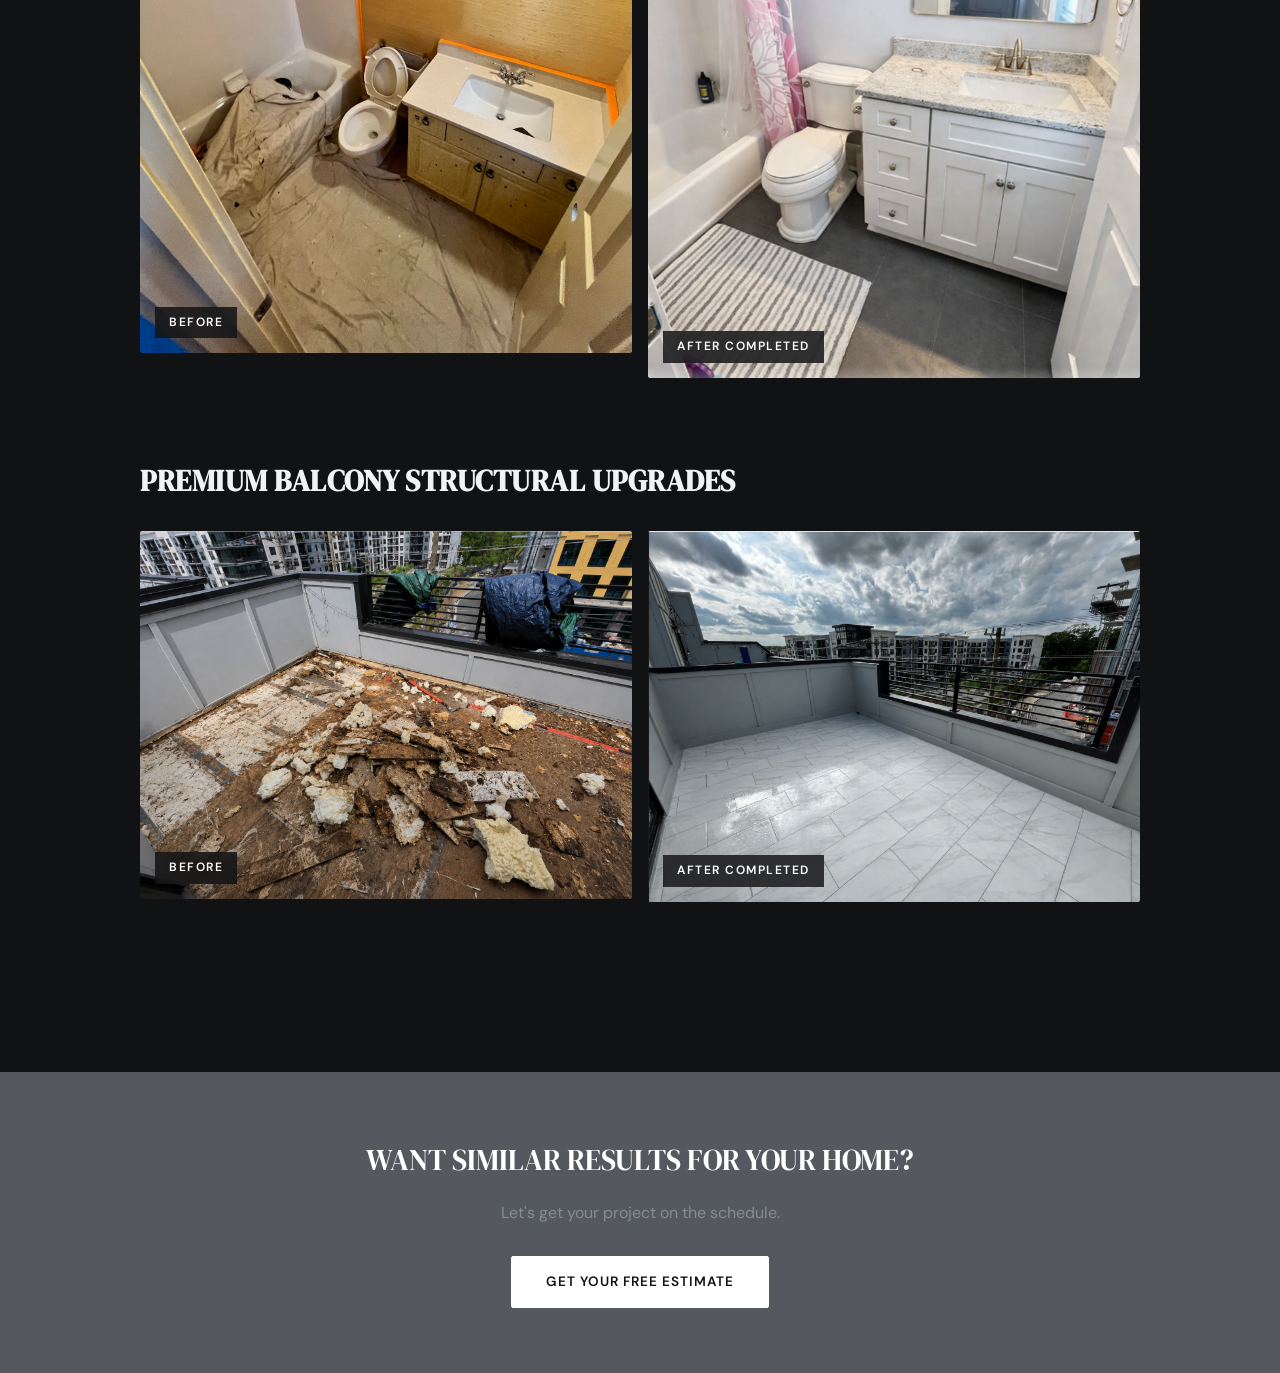
==== commit 787b74d4: "Add services and about pages Co-authored-by: Copilot <223556219+Copilot@users.noreply.github.com>" ====
--- a/gallery.html
+++ b/gallery.html
@@ -6,7 +6,7 @@
     <title>Before & After Showcase | Elevate NC Construction</title>
     <link rel="preconnect" href="https://fonts.googleapis.com">
     <link rel="preconnect" href="https://fonts.gstatic.com" crossorigin>
-    <link href="https://fonts.googleapis.com/css2?family=Inter:wght=300;400;600;800&display=swap" rel="stylesheet">
+    <link href="https://fonts.googleapis.com/css2?family=DM+Sans:wght@400;500;600;700&family=DM+Serif+Display&display=swap" rel="stylesheet">
     <link rel="stylesheet" href="style.css">
 </head>
 <body>
@@ -17,28 +17,30 @@
             <div class="logo">
                 <a href="index.html" class="logo-placeholder">ELEVATE NC</a>
             </div>
-            <nav class="nav-links">
-                <a href="index.html#about">About Us</a>
-                <a href="index.html#services">Services</a>
-                <a href="index.html#testimonials">Reviews</a>
+            <nav class="nav-links" aria-label="Main navigation">
+                <a href="index.html">Home</a>
+                <a href="services.html">Services</a>
+                <a href="gallery.html" aria-current="page">Gallery</a>
+                <a href="about.html">About</a>
                 <a href="index.html#contact">Contact</a>
             </nav>
             <div class="header-actions">
-                <a href="index.html" class="btn btn-secondary btn-header">← Back To Home</a>
+                <a href="tel:9176806435" class="phone-link">(917) 680-6435</a>
+                <a href="index.html#contact" class="btn btn-primary btn-header">Request Estimate</a>
             </div>
         </div>
     </header>
 
-    <main style="padding: 60px 20px; max-width: 1200px; margin: 0 auto;">
+    <main class="gallery-page">
         
-        <div style="text-align: center; margin-bottom: 80px;">
+        <div class="gallery-heading">
             <span class="section-subtitle">The Proof is in the Process</span>
-            <h1 style="font-size: 3rem; font-weight: 800; text-transform: uppercase; letter-spacing: 1px; margin-bottom: 15px;">Transformations Showcase</h1>
-            <p style="color: #858b96; font-size: 1.1rem; max-width: 600px; margin: 0 auto;">A side-by-side look at how we take outdated or damaged surfaces and elevate them into modern, high-precision environments.</p>
+            <h1>Transformations, made to last.</h1>
+            <p>A closer look at the details, materials, and craftsmanship behind recent Elevate NC projects.</p>
         </div>
 
         <!-- PROJECT 1: SHOWER TILING -->
-        <section id="project-tile-shower" class="split-showcase-block" style="margin-bottom: 120px;">
+        <section id="project-tile-shower" class="split-showcase-block">
             <h2 style="font-size: 1.8rem; font-weight: 800; text-transform: uppercase; margin-bottom: 25px; letter-spacing: 0.5px;">Custom Tile & Shower Upgrade</h2>
             <div class="split-grid-wrapper">
                 <div class="split-pane">
@@ -53,7 +55,7 @@
         </section>
 
         <!-- PROJECT 2: COMPACT BATHROOM -->
-        <section id="project-compact-bath" class="split-showcase-block" style="margin-bottom: 120px;">
+        <section id="project-compact-bath" class="split-showcase-block">
             <h2 style="font-size: 1.8rem; font-weight: 800; text-transform: uppercase; margin-bottom: 25px; letter-spacing: 0.5px;">Compact Bathroom Layout Renovation</h2>
             <div class="split-grid-wrapper">
                 <div class="split-pane">
@@ -68,7 +70,7 @@
         </section>
 
         <!-- PROJECT 3: LUXURY BALCONY -->
-        <section id="project-balcony-upgrade" class="split-showcase-block" style="margin-bottom: 60px;">
+        <section id="project-balcony-upgrade" class="split-showcase-block">
             <h2 style="font-size: 1.8rem; font-weight: 800; text-transform: uppercase; margin-bottom: 25px; letter-spacing: 0.5px;">Premium Balcony Structural Upgrades</h2>
             <div class="split-grid-wrapper">
                 <div class="split-pane">
@@ -85,7 +87,7 @@
     </main>
 
     <!-- SIMPLE FLOATING FOOTER CALL TO ACTION -->
-    <section style="background-color: #0b0c0e; border-top: 1px solid rgba(255, 255, 255, 0.03); padding: 60px 20px; text-align: center;">
+    <section class="gallery-cta">
         <h2 style="font-size: 1.8rem; text-transform: uppercase; margin-bottom: 15px;">Want Similar Results For Your Home?</h2>
         <p style="color: #858b96; margin-bottom: 30px;">Let's get your project on the schedule.</p>
         <a href="index.html#contact" class="btn btn-primary">Get Your Free Estimate</a>
--- a/style.css
+++ b/style.css
@@ -183,6 +183,42 @@
     display: flex;
     justify-content: center;
     gap: 15px;
+}
+
+/* --- TRUST STRIP --- */
+.trust-strip {
+    max-width: 1200px;
+    margin: -30px auto 0;
+    padding: 0 20px;
+    display: grid;
+    grid-template-columns: repeat(4, minmax(180px, 1fr));
+    gap: 18px;
+    position: relative;
+    z-index: 2;
+}
+
+.trust-item {
+    background: rgba(11, 12, 14, 0.9);
+    border: 1px solid rgba(255, 255, 255, 0.06);
+    border-radius: 10px;
+    padding: 24px 18px;
+    text-align: center;
+    box-shadow: 0 18px 40px rgba(0, 0, 0, 0.28);
+}
+
+.trust-label {
+    display: block;
+    font-size: 0.7rem;
+    text-transform: uppercase;
+    letter-spacing: 2px;
+    color: #6e7682;
+    margin-bottom: 10px;
+}
+
+.trust-item strong {
+    font-size: 1rem;
+    font-weight: 600;
+    color: #ffffff;
 }
 
 /* --- ABOUT US SECTION --- */
@@ -511,14 +547,12 @@
     border: 1px solid rgba(255, 255, 255, 0.02);
     box-shadow: 0 20px 40px rgba(0, 0, 0, 0.5);
     transition: all 0.4s ease;
-    aspect-ratio: 4 / 3;
-    max-height: 220px;
 }
 
 .project-img-wrapper img {
     width: 100%;
-    height: 100%;
-    object-fit: cover;
+    height: auto;
+    object-fit: contain;
     display: block;
     transition: transform 0.6s cubic-bezier(0.16, 1, 0.3, 1);
 }
@@ -660,6 +694,44 @@
     font-size: 0.8rem;
 }
 
+/* --- ESTIMATE CTA --- */
+.estimate-section {
+    padding: 20px 20px 120px;
+}
+
+.estimate-wrap {
+    max-width: 1200px;
+    margin: 0 auto;
+    background: linear-gradient(135deg, rgba(255,255,255,0.04), rgba(255,255,255,0.02));
+    border: 1px solid rgba(255, 255, 255, 0.06);
+    border-radius: 18px;
+    padding: 44px 38px;
+    display: flex;
+    justify-content: space-between;
+    align-items: center;
+    gap: 30px;
+}
+
+.estimate-copy h2 {
+    font-size: clamp(2rem, 3vw, 3rem);
+    font-weight: 800;
+    margin-bottom: 12px;
+    text-transform: uppercase;
+}
+
+.estimate-copy p {
+    color: #8e95a1;
+    max-width: 680px;
+}
+
+.estimate-actions {
+    display: flex;
+    align-items: center;
+    gap: 16px;
+    flex-wrap: wrap;
+    justify-content: flex-end;
+}
+
 /* --- FOOTER & FORMS --- */
 .main-footer {
     padding: 100px 20px 40px 20px;
@@ -759,10 +831,1215 @@
 /* --- MOBILE RESPONSIVE ENGINE --- */
 @media (max-width: 768px) {
     .header-container { flex-direction: column; gap: 20px; text-align: center; }
+    .trust-strip { grid-template-columns: 1fr 1fr; }
     .about-container, .showroom-row, .testimonials-container, .footer-container { grid-template-columns: 1fr; gap: 50px; }
     .split-grid-wrapper { grid-template-columns: 1fr; gap: 15px; }
     .split-pane img { height: 300px; }
     .row-reverse { direction: ltr; }
     .hero-content h1 { font-size: 2.3rem; }
     .showroom-image img { height: 320px; }
+    .estimate-wrap { flex-direction: column; align-items: flex-start; }
+    .estimate-actions { justify-content: flex-start; }
+}
+
+@media (max-width: 500px) {
+    .trust-strip { grid-template-columns: 1fr; }
+}
+
+/* --- ELEVATE NC SHOWROOM REFRESH --- */
+:root {
+    color-scheme: dark;
+    --ink: #f1f2f3;
+    --muted: #b8bbbe;
+    --paper: #111214;
+    --white: #1a1b1e;
+    --forest: #55595f;
+    --copper: #d0d2d5;
+    --line: rgba(255, 255, 255, 0.14);
+}
+
+body {
+    background: var(--paper);
+    color: #111214;
+    font-family: 'DM Sans', sans-serif;
+    line-height: 1.65;
+}
+
+.main-header {
+    background: rgba(17, 18, 20, 0.96);
+    border-bottom: 1px solid var(--line);
+    backdrop-filter: blur(14px);
+}
+
+.header-container {
+    max-width: 1360px;
+    padding: 17px 28px;
+    gap: 24px;
+}
+
+.logo-placeholder {
+    color: var(--ink);
+    font-size: 1.12rem;
+    letter-spacing: 2px;
+    opacity: 1;
+    transform: none;
+    animation: none;
+}
+
+.nav-links a {
+    color: var(--muted);
+    font-size: 0.84rem;
+}
+
+.nav-links a:hover,
+.phone-link {
+    color: var(--ink);
+}
+
+.header-actions {
+    gap: 18px;
+}
+
+.btn {
+    border-radius: 2px;
+    letter-spacing: 1px;
+}
+
+.btn-primary {
+    color: #fff;
+    background: var(--forest);
+    border-color: var(--forest);
+}
+
+.btn-primary:hover {
+    color: var(--copper);
+    background: transparent;
+    box-shadow: none;
+}
+
+.btn-secondary {
+    color: var(--ink);
+    border-color: var(--line);
+}
+
+.btn-secondary:hover {
+    color: var(--copper);
+    background: rgba(255, 255, 255, 0.14);
+    border-color: var(--copper);
+}
+
+.hero-section {
+    min-height: 650px;
+    height: min(78svh, 820px);
+    justify-content: flex-start;
+    text-align: left;
+    padding: 70px clamp(28px, 8vw, 128px);
+    color: #fff;
+    background: #111214;
+}
+
+.hero-overlay {
+    position: absolute;
+    inset: 0;
+    background: linear-gradient(90deg, rgba(17, 18, 20, 0.84) 0%, rgba(17, 18, 20, 0.58) 47%, rgba(17, 18, 20, 0.05) 100%), linear-gradient(0deg, rgba(17, 18, 20, 0.24), transparent 55%);
+}
+
+.hero-content {
+    position: relative;
+    z-index: 1;
+    max-width: 700px;
+}
+
+.hero-eyebrow {
+    display: block;
+    margin-bottom: 22px;
+    color: var(--copper);
+    font-size: 0.78rem;
+    font-weight: 700;
+    letter-spacing: 1.6px;
+    text-transform: uppercase;
+}
+
+.hero-content h1,
+.about-text h2,
+.showroom-text h2,
+.section-title h2,
+.estimate-copy h2,
+.gallery-heading h1 {
+    font-family: 'DM Serif Display', Georgia, serif;
+    font-weight: 400;
+    letter-spacing: 0;
+    text-transform: none;
+}
+
+.hero-content h1 {
+    max-width: 680px;
+    margin-bottom: 20px;
+    color: #fff;
+    font-size: 4.1rem;
+    line-height: 1.06;
+}
+
+.hero-content p {
+    max-width: 570px;
+    margin-bottom: 32px;
+    color: rgba(255, 255, 255, 0.83);
+    font-size: 1.08rem;
+    font-weight: 400;
+}
+
+.hero-cta {
+    justify-content: flex-start;
+    gap: 12px;
+}
+
+.hero-section .btn-primary {
+    color: #111214;
+    background: #fff;
+    border-color: #fff;
+}
+
+.hero-section .btn-primary:hover {
+    color: #fff;
+}
+
+.hero-section .btn-secondary {
+    color: #fff;
+    border-color: rgba(255, 255, 255, 0.65);
+}
+
+.hero-section .btn-secondary:hover {
+    color: #fff;
+    border-color: #fff;
+    background: rgba(255, 255, 255, 0.1);
+}
+
+.trust-strip {
+    max-width: 1360px;
+    margin: 0 auto;
+    padding: 30px 28px;
+    grid-template-columns: repeat(4, minmax(0, 1fr));
+    gap: 0;
+    background: var(--paper);
+}
+
+.trust-item {
+    padding: 5px 24px;
+    text-align: left;
+    background: transparent;
+    border: 0;
+    border-right: 1px solid var(--line);
+    border-radius: 0;
+    box-shadow: none;
+}
+
+.trust-item:last-child {
+    border-right: 0;
+}
+
+.trust-label {
+    margin-bottom: 3px;
+    color: var(--copper);
+    font-size: 0.66rem;
+    letter-spacing: 1.4px;
+}
+
+.trust-item strong {
+    color: var(--ink);
+    font-size: 0.92rem;
+}
+
+.about-section {
+    padding: 100px 28px;
+    background: var(--white);
+}
+
+.about-container {
+    max-width: 1240px;
+    gap: 90px;
+}
+
+.section-subtitle {
+    color: var(--copper);
+    font-size: 0.72rem;
+    letter-spacing: 1.8px;
+}
+
+.about-text h2,
+.showroom-text h2,
+.section-title h2 {
+    color: var(--ink);
+    font-size: 2.75rem;
+    line-height: 1.12;
+}
+
+.about-text h2 {
+    max-width: 540px;
+    margin-bottom: 22px;
+}
+
+.about-text p,
+.showroom-text p {
+    color: var(--muted);
+    font-size: 1rem;
+    font-weight: 400;
+}
+
+.stat-card {
+    padding: 25px 0 25px 30px;
+    text-align: left;
+    background: transparent;
+    border: 0;
+    border-left: 2px solid var(--copper);
+    border-radius: 0;
+    box-shadow: none;
+}
+
+.stat-card + .stat-card {
+    margin-top: 18px;
+}
+
+.stat-card h3 {
+    color: var(--copper);
+    font-family: 'DM Serif Display', Georgia, serif;
+    font-size: 2rem;
+    font-weight: 400;
+}
+
+.stat-card p {
+    color: var(--muted);
+    font-size: 0.78rem;
+    letter-spacing: 0.6px;
+    text-transform: none;
+}
+
+.services-showroom {
+    padding: 28px 0 40px;
+    background: var(--paper);
+}
+
+.showroom-row {
+    max-width: 1240px;
+    padding: 55px 28px;
+    gap: 78px;
+}
+
+.showroom-image img {
+    height: auto;
+    object-fit: contain;
+    border: 0;
+    border-radius: 2px;
+    box-shadow: none;
+}
+
+.showroom-row:hover .showroom-image img {
+    transform: none;
+    box-shadow: none;
+}
+
+.showroom-text h2 {
+    margin-bottom: 18px;
+}
+
+.btn-link {
+    color: var(--copper);
+    border-bottom-color: rgba(208, 210, 213, 0.45);
+    font-size: 0.75rem;
+    letter-spacing: 1.1px;
+}
+
+.btn-link:hover {
+    border-bottom-color: var(--copper);
+}
+
+.featured-projects {
+    padding: 100px 28px;
+    background: var(--white);
+}
+
+.section-title {
+    margin-bottom: 48px;
+}
+
+.section-title h2 {
+    margin-bottom: 12px;
+}
+
+.section-title p {
+    color: var(--muted);
+    font-weight: 400;
+}
+
+.project-grid {
+    max-width: 1240px;
+    gap: 26px;
+}
+
+.project-card {
+    gap: 13px;
+    padding: 0 0 8px;
+    background: transparent;
+    border: 0;
+    border-radius: 0;
+    transition: none;
+}
+
+.project-card:hover {
+    transform: none;
+    border-color: transparent;
+    box-shadow: none;
+}
+
+.project-img-wrapper {
+    max-height: none;
+    border: 0;
+    border-radius: 2px;
+    box-shadow: none;
+}
+
+.project-card:hover .project-img-wrapper img {
+    transform: scale(1.025);
+}
+
+.project-card h3 {
+    margin-top: 8px;
+    color: var(--ink);
+    font-size: 1.08rem;
+}
+
+.project-card p {
+    color: var(--muted);
+    font-size: 0.89rem;
+    letter-spacing: 0;
+    text-transform: none;
+}
+
+.testimonials-section {
+    padding: 100px 28px;
+    background: var(--white);
+}
+
+.testimonials-container {
+    max-width: 1240px;
+    gap: 22px;
+}
+
+.testimonial-card {
+    padding: 30px;
+    background: var(--paper);
+    border: 1px solid var(--line);
+    border-radius: 2px;
+    box-shadow: none;
+}
+
+.testimonial-card:hover {
+    background: var(--paper);
+    border-color: var(--line);
+    transform: none;
+    box-shadow: none;
+}
+
+.star-rating {
+    color: var(--copper);
+}
+
+.quote {
+    color: var(--muted);
+    font-weight: 400;
+}
+
+.client-name {
+    color: var(--ink);
+}
+
+.review-date {
+    color: var(--muted);
+}
+
+.estimate-section {
+    padding: 0;
+    background: var(--forest);
+}
+
+.estimate-wrap {
+    max-width: 1240px;
+    min-height: 280px;
+    padding: 60px 28px;
+    background: transparent;
+    border: 0;
+    border-radius: 0;
+}
+
+.estimate-copy h2 {
+    color: #fff;
+}
+
+.estimate-copy p {
+    color: rgba(255, 255, 255, 0.75);
+}
+
+.estimate-copy .section-subtitle {
+    color: var(--copper);
+}
+
+.estimate-section .btn-primary {
+    color: #111214;
+    background: #fff;
+    border-color: #fff;
+}
+
+.estimate-section .btn-primary:hover {
+    color: #fff;
+}
+
+.estimate-section .btn-secondary {
+    color: #fff;
+    border-color: rgba(255, 255, 255, 0.55);
+}
+
+.estimate-section .btn-secondary:hover {
+    color: #fff;
+}
+
+.main-footer {
+    padding: 80px 28px 28px;
+    color: #fff;
+    background: #202124;
+    border-top: 0;
+}
+
+.footer-container {
+    max-width: 1240px;
+    gap: 80px;
+}
+
+.footer-form h3,
+.footer-info h3,
+.brand-name,
+.hours h4 {
+    color: #fff;
+}
+
+.footer-form p,
+.footer-info address,
+.hours p {
+    color: rgba(255, 255, 255, 0.68);
+}
+
+#hcp-lead-iframe {
+    display: block;
+    width: 100%;
+    min-height: 700px;
+}
+
+.footer-form input,
+.footer-form textarea {
+    color: #fff;
+    background: rgba(255, 255, 255, 0.08);
+    border: 1px solid rgba(255, 255, 255, 0.2);
+    border-radius: 2px;
+}
+
+.footer-form input:focus,
+.footer-form textarea:focus {
+    background: rgba(255, 255, 255, 0.12);
+    border-color: var(--copper);
+}
+
+.footer-form input::placeholder,
+.footer-form textarea::placeholder {
+    color: rgba(255, 255, 255, 0.55);
+}
+
+.footer-bottom {
+    max-width: 1240px;
+    color: rgba(255, 255, 255, 0.55);
+    border-top-color: rgba(255, 255, 255, 0.16);
+}
+
+.gallery-page {
+    max-width: 1240px;
+    margin: 0 auto;
+    padding: 70px 28px 90px;
+}
+
+.gallery-heading {
+    margin-bottom: 72px;
+    text-align: center;
+}
+
+.gallery-heading h1 {
+    margin-bottom: 14px;
+    color: var(--ink);
+    font-size: 3.4rem;
+}
+
+.gallery-heading p {
+    max-width: 650px;
+    margin: 0 auto;
+    color: var(--muted);
+    font-size: 1.05rem;
+}
+
+.split-showcase-block {
+    max-width: 1000px;
+    margin: 0 auto 80px;
+    padding: 0;
+    align-items: stretch;
+}
+
+.split-showcase-block h2 {
+    align-self: flex-start;
+    margin-bottom: 20px;
+    color: var(--ink);
+    font-family: 'DM Serif Display', Georgia, serif;
+    font-size: 1.9rem;
+    font-weight: 400;
+    letter-spacing: 0;
+    text-transform: none;
+}
+
+.split-grid-wrapper {
+    max-width: none;
+    gap: 16px;
+    align-items: start;
+}
+
+.split-pane {
+    border: 0;
+    border-radius: 2px;
+    box-shadow: none;
+}
+
+.split-pane img {
+    height: auto;
+}
+
+.split-pane .pane-label {
+    color: #fff;
+    background: rgba(17, 18, 20, 0.82);
+    border: 0;
+    border-radius: 0;
+}
+
+.gallery-cta {
+    padding: 65px 24px;
+    text-align: center;
+    color: #fff;
+    background: var(--forest);
+}
+
+.gallery-cta h2 {
+    margin-bottom: 12px;
+    font-family: 'DM Serif Display', Georgia, serif;
+    font-size: 2rem;
+    font-weight: 400;
+}
+
+.gallery-cta p {
+    margin-bottom: 25px;
+    color: rgba(255, 255, 255, 0.75);
+}
+
+.gallery-cta .btn-primary {
+    color: #111214;
+    background: #fff;
+    border-color: #fff;
+}
+
+@media (max-width: 900px) {
+    .header-container {
+        flex-wrap: wrap;
+        justify-content: center;
+    }
+
+    .nav-links {
+        order: 3;
+        flex-basis: 100%;
+        display: flex;
+        justify-content: center;
+        flex-wrap: wrap;
+        gap: 6px 12px;
+    }
+
+    .nav-links a {
+        margin: 0 6px;
+    }
+
+    .hero-section {
+        min-height: 580px;
+        height: 72svh;
+    }
+
+    .about-container {
+        gap: 48px;
+    }
+
+    .showroom-row {
+        gap: 42px;
+    }
+}
+
+@media (max-width: 768px) {
+    .header-container {
+        flex-direction: row;
+        gap: 14px;
+        padding: 14px 20px;
+    }
+
+    .header-actions {
+        gap: 10px;
+    }
+
+    .phone-link {
+        font-size: 0.82rem;
+    }
+
+    .btn-header {
+        padding: 9px 12px;
+        font-size: 0.65rem;
+    }
+
+    .nav-links {
+        order: 3;
+        flex-basis: 100%;
+    }
+
+    .hero-section {
+        min-height: 560px;
+        height: 72svh;
+        padding: 48px 24px;
+        background-position: 57% center;
+    }
+
+    .hero-overlay {
+        background: linear-gradient(90deg, rgba(17, 18, 20, 0.82), rgba(17, 18, 20, 0.3)), linear-gradient(0deg, rgba(17, 18, 20, 0.3), transparent 65%);
+    }
+
+    .hero-content h1 {
+        font-size: 3.1rem;
+    }
+
+    .hero-content p {
+        font-size: 1rem;
+    }
+
+    .trust-strip {
+        padding: 22px 20px;
+    }
+
+    .trust-item {
+        padding: 12px 14px;
+    }
+
+    .trust-item:nth-child(2) {
+        border-right: 0;
+    }
+
+    .about-section,
+    .featured-projects,
+    .testimonials-section {
+        padding: 74px 22px;
+    }
+
+    .about-container,
+    .showroom-row,
+    .testimonials-container,
+    .footer-container {
+        grid-template-columns: 1fr;
+        gap: 36px;
+    }
+
+    .showroom-row {
+        padding: 42px 22px;
+    }
+
+    .row-reverse {
+        direction: ltr;
+    }
+
+    .about-text h2,
+    .showroom-text h2,
+    .section-title h2 {
+        font-size: 2.35rem;
+    }
+
+    .estimate-wrap {
+        min-height: 0;
+        padding: 48px 22px;
+        flex-direction: column;
+        align-items: flex-start;
+    }
+
+    .estimate-actions {
+        justify-content: flex-start;
+    }
+
+    .main-footer {
+        padding: 64px 22px 24px;
+    }
+
+    .gallery-page {
+        padding: 52px 22px 70px;
+    }
+
+    .gallery-heading {
+        margin-bottom: 52px;
+    }
+
+    .gallery-heading h1 {
+        font-size: 2.65rem;
+    }
+
+    .split-showcase-block {
+        margin-bottom: 60px;
+    }
+
+}
+
+@media (max-width: 500px) {
+    .header-container {
+        justify-content: space-between;
+    }
+
+    .logo-placeholder {
+        font-size: 0.98rem;
+        letter-spacing: 1.3px;
+    }
+
+    .phone-link {
+        display: none;
+    }
+
+    .nav-links {
+        gap: 5px 8px;
+    }
+
+    .nav-links a {
+        font-size: 0.78rem;
+    }
+
+    .hero-content h1 {
+        font-size: 2.65rem;
+    }
+
+    .hero-eyebrow {
+        font-size: 0.66rem;
+    }
+
+    .hero-cta,
+    .estimate-actions {
+        flex-direction: column;
+        align-items: stretch;
+    }
+
+    .hero-cta .btn,
+    .estimate-actions .btn {
+        text-align: center;
+    }
+
+    .trust-strip {
+        grid-template-columns: 1fr 1fr;
+    }
+
+    .trust-item {
+        border-right: 1px solid var(--line);
+    }
+
+    .trust-item:nth-child(even) {
+        border-right: 0;
+    }
+
+    .trust-item:nth-child(3),
+    .trust-item:nth-child(4) {
+        border-top: 1px solid var(--line);
+    }
+
+    .gallery-heading h1 {
+        font-size: 2.2rem;
+    }
+
+    .split-grid-wrapper {
+        grid-template-columns: 1fr;
+    }
+}
+
+/* --- PAGE NAVIGATION AND FEATURED HOME PROJECT --- */
+.header-container {
+    flex-wrap: wrap;
+}
+
+.nav-links {
+    display: flex;
+    align-items: center;
+    gap: 4px;
+}
+
+.nav-links a {
+    margin: 0;
+    padding: 8px 10px;
+    border-bottom: 1px solid transparent;
+    transition: color 0.2s ease, border-color 0.2s ease;
+}
+
+.nav-links a[aria-current="page"],
+.nav-links a:hover {
+    color: var(--ink);
+    border-bottom-color: var(--copper);
+}
+
+.hero-section {
+    position: relative;
+    width: 100%;
+    min-height: 620px;
+    height: min(78svh, 800px);
+    margin: 0;
+    padding: 70px clamp(28px, 8vw, 128px);
+    display: flex;
+    align-items: center;
+    justify-content: flex-start;
+    overflow: hidden;
+    background: #111214;
+    color: #fff;
+    text-align: left;
+}
+
+.hero-section::before {
+    position: absolute;
+    inset: 0;
+    z-index: 1;
+    background: linear-gradient(90deg, #111214 0%, #111214 36%, rgba(17, 18, 20, 0.78) 49%, rgba(17, 18, 20, 0.12) 68%, transparent 82%);
+    content: "";
+}
+
+.hero-overlay {
+    display: none;
+}
+
+.hero-content {
+    position: relative;
+    z-index: 2;
+    max-width: 700px;
+}
+
+.hero-eyebrow {
+    color: var(--copper);
+}
+
+.hero-content h1 {
+    color: #fff;
+    font-size: clamp(3.2rem, 5vw, 4.5rem);
+}
+
+.hero-content p {
+    color: rgba(255, 255, 255, 0.84);
+}
+
+.hero-cta {
+    flex-wrap: wrap;
+}
+
+.hero-section .btn-primary {
+    color: #fff;
+    background: #55595f;
+    border-color: #55595f;
+}
+
+.hero-section .btn-primary:hover {
+    color: #fff;
+    background: #55595f;
+}
+
+.hero-section .btn-secondary {
+    color: #fff;
+    border-color: rgba(255, 255, 255, 0.65);
+}
+
+.hero-section .btn-secondary:hover {
+    color: #fff;
+    border-color: #fff;
+    background: rgba(255, 255, 255, 0.1);
+}
+
+.hero-image {
+    position: absolute;
+    inset: 0 0 0 46%;
+    z-index: 0;
+    overflow: hidden;
+    background: #111214;
+}
+
+.hero-image img {
+    display: block;
+    width: 100%;
+    height: 100%;
+    object-fit: cover;
+    object-position: center 50%;
+    animation: hero-image-drift 36s ease-in-out infinite alternate;
+}
+
+@keyframes hero-image-drift {
+    from {
+        transform: scale(1.01);
+    }
+
+    to {
+        transform: scale(1.06);
+    }
+}
+
+@media (prefers-reduced-motion: reduce) {
+    .hero-image img {
+        animation: none;
+    }
+}
+
+.home-feature-copy h2,
+.page-intro h1,
+.about-page-copy h1,
+.page-cta h2,
+.about-page-cta h2 {
+    margin: 0 0 20px;
+    color: var(--ink);
+    font-family: 'DM Serif Display', Georgia, serif;
+    font-size: clamp(2.4rem, 4vw, 3.5rem);
+    font-weight: 400;
+    line-height: 1.08;
+}
+
+.home-feature-copy p,
+.page-intro p,
+.about-page-copy p {
+    margin: 0 0 26px;
+    color: var(--muted);
+    font-size: 1.02rem;
+}
+
+.services-page,
+.about-page {
+    min-height: 70vh;
+}
+
+.page-intro {
+    max-width: 850px;
+    margin: 0 auto;
+    padding: 78px 28px 54px;
+    text-align: center;
+}
+
+.page-intro p {
+    max-width: 650px;
+    margin: 0 auto;
+}
+
+.service-list {
+    padding: 0 28px 80px;
+    background: var(--white);
+}
+
+.service-row {
+    max-width: 1200px;
+    margin: 0 auto;
+    padding: 58px 0;
+    display: grid;
+    grid-template-columns: 1fr 0.8fr;
+    gap: clamp(36px, 7vw, 100px);
+    align-items: center;
+    border-bottom: 1px solid var(--line);
+}
+
+.service-row:last-child {
+    border-bottom: 0;
+}
+
+.service-row-reverse .service-row-image {
+    order: 2;
+}
+
+.service-row-image {
+    height: auto;
+    overflow: hidden;
+    background: var(--white);
+}
+
+.service-row-image img,
+.about-page-image img {
+    display: block;
+    width: 100%;
+    height: auto;
+    object-fit: contain;
+}
+
+.service-number,
+.about-values > div > span {
+    display: block;
+    margin-bottom: 14px;
+    color: var(--copper);
+    font-size: 0.74rem;
+    font-weight: 700;
+    letter-spacing: 1.5px;
+}
+
+.service-row-copy h2,
+.about-values h2 {
+    margin-bottom: 16px;
+    color: var(--ink);
+    font-family: 'DM Serif Display', Georgia, serif;
+    font-size: 2.2rem;
+    font-weight: 400;
+    line-height: 1.15;
+}
+
+.service-row-copy p,
+.about-values p {
+    margin-bottom: 23px;
+    color: var(--muted);
+}
+
+.page-cta,
+.about-page-cta {
+    padding: 62px 24px;
+    text-align: center;
+    background: var(--white);
+}
+
+.page-cta .section-subtitle {
+    margin-bottom: 12px;
+}
+
+.page-cta h2,
+.about-page-cta h2 {
+    margin-bottom: 24px;
+    font-size: 2.5rem;
+}
+
+.about-page-intro {
+    max-width: 1360px;
+    margin: 0 auto;
+    padding: 76px 28px 88px;
+    display: grid;
+    grid-template-columns: 0.85fr 1.15fr;
+    gap: clamp(36px, 7vw, 100px);
+    align-items: center;
+}
+
+.about-page-copy {
+    max-width: 500px;
+}
+
+.about-page-image {
+    height: auto;
+    overflow: hidden;
+    background: var(--white);
+}
+
+.about-values {
+    padding: 62px max(28px, calc((100% - 1240px) / 2));
+    display: grid;
+    grid-template-columns: repeat(3, minmax(0, 1fr));
+    gap: 42px;
+    background: var(--white);
+}
+
+.about-values h2 {
+    font-size: 1.7rem;
+}
+
+.about-values p {
+    margin-bottom: 0;
+}
+
+@media (max-width: 900px) {
+    .header-container {
+        justify-content: center;
+    }
+
+    .hero-section,
+    .about-page-intro {
+        gap: 32px;
+    }
+}
+
+@media (max-width: 768px) {
+    .header-container {
+        flex-direction: row;
+        justify-content: center;
+    }
+
+    .hero-section,
+    .about-page-intro,
+    .service-row {
+        grid-template-columns: 1fr;
+    }
+
+    .hero-section {
+        min-height: 620px;
+        height: 82svh;
+        padding: 54px 22px;
+    }
+
+    .hero-section::before {
+        background: linear-gradient(90deg, rgba(17, 18, 20, 0.88), rgba(17, 18, 20, 0.55) 70%, rgba(17, 18, 20, 0.35));
+    }
+
+    .hero-image {
+        inset: 0;
+    }
+
+    .hero-content h1 {
+        font-size: 3.1rem;
+    }
+
+    .page-intro {
+        padding: 58px 22px 36px;
+    }
+
+    .service-list {
+        padding: 0 22px 52px;
+    }
+
+    .service-row {
+        gap: 25px;
+        padding: 36px 0;
+    }
+
+    .service-row-reverse .service-row-image {
+        order: 0;
+    }
+
+    .about-page-intro {
+        padding: 52px 22px 60px;
+    }
+
+    .about-values {
+        padding: 44px 22px;
+        grid-template-columns: 1fr;
+        gap: 26px;
+    }
+}
+
+@media (max-width: 500px) {
+    .nav-links {
+        width: 100%;
+        justify-content: center;
+        gap: 0;
+    }
+
+    .nav-links a {
+        padding: 7px 8px;
+        font-size: 0.73rem;
+    }
+
+    .header-actions {
+        margin: 0 auto;
+    }
+
+    .page-intro h1,
+    .about-page-copy h1 {
+        font-size: 2.55rem;
+    }
+
+    .hero-content h1 {
+        font-size: 2.65rem;
+    }
 }
